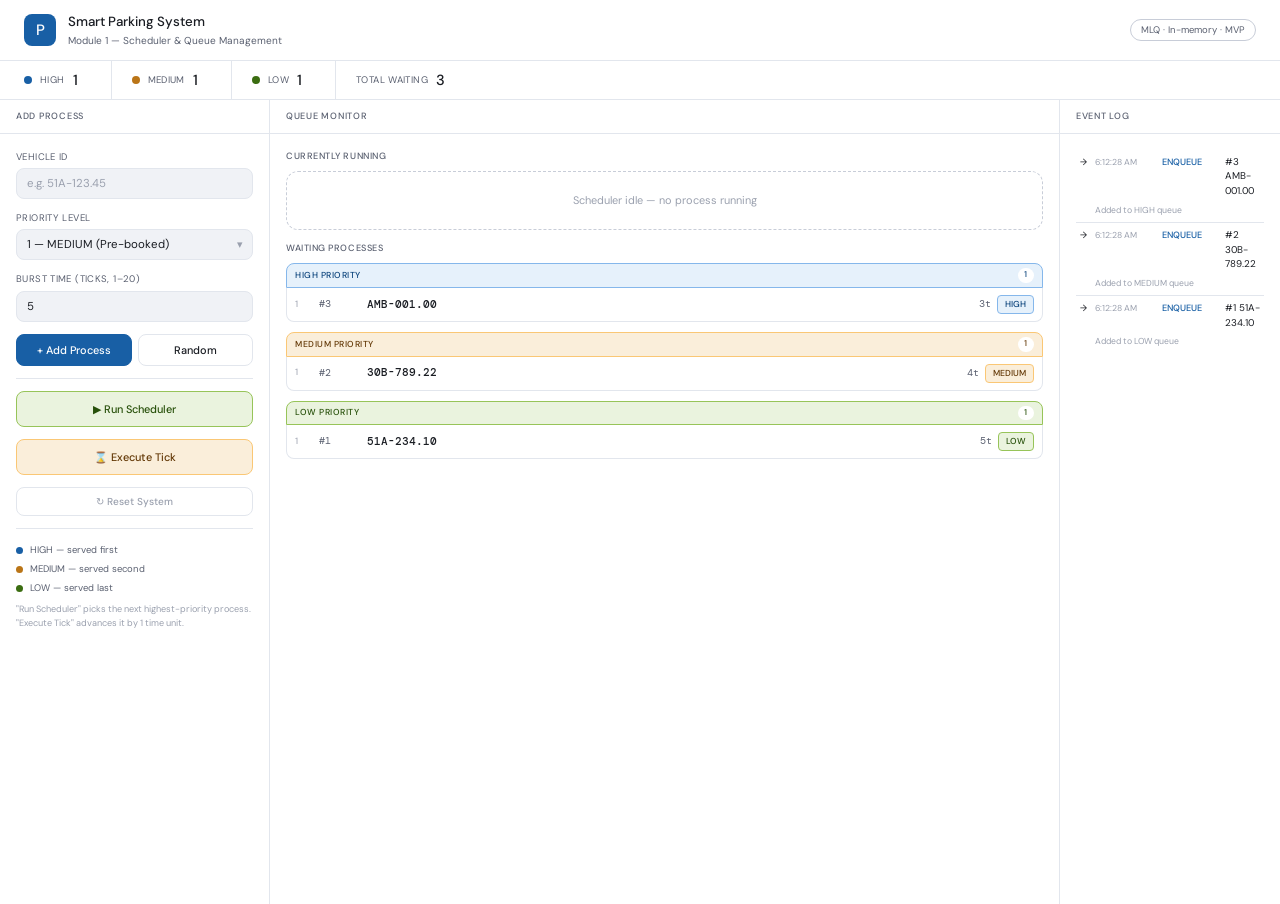
==== Module_1/index.html @ 1922055e "Add files via upload" ====
<!DOCTYPE html>
<html lang="en">
<head>
  <meta charset="UTF-8" />
  <meta name="viewport" content="width=device-width, initial-scale=1.0" />
  <title>SPS — Scheduler & Queue Management</title>
  <link rel="stylesheet" href="style.css" />
</head>
<body>

<div class="app-shell">

  <!-- Header -->
  <header class="app-header">
    <div class="hdr-brand">
      <div class="hdr-icon">P</div>
      <div>
        <div class="hdr-title">Smart Parking System</div>
        <div class="hdr-sub">Module 1 — Scheduler &amp; Queue Management</div>
      </div>
    </div>
    <span class="hdr-pill">MLQ &middot; In-memory &middot; MVP</span>
  </header>

  <!-- Stats bar -->
  <div class="stats-bar">
    <div class="stat">
      <div class="stat-dot" style="background:#185FA5"></div>
      <span class="stat-label">HIGH</span>
      <span class="stat-value" id="stat0">0</span>
    </div>
    <div class="stat">
      <div class="stat-dot" style="background:#BA7517"></div>
      <span class="stat-label">MEDIUM</span>
      <span class="stat-value" id="stat1">0</span>
    </div>
    <div class="stat">
      <div class="stat-dot" style="background:#3B6D11"></div>
      <span class="stat-label">LOW</span>
      <span class="stat-value" id="stat2">0</span>
    </div>
    <div class="stat">
      <span class="stat-label">Total waiting</span>
      <span class="stat-value" id="statTotal">0</span>
    </div>
  </div>

  <!-- Main content -->
  <main class="app-main">

    <!-- LEFT: Control panel -->
    <section class="panel">
      <div class="panel-header">Add Process</div>
      <div class="panel-body">

        <div>
          <label class="form-label" for="vehicleInput">Vehicle ID</label>
          <input class="form-input" id="vehicleInput" type="text"
                 placeholder="e.g. 51A-123.45" maxlength="20" />
        </div>

        <div>
          <label class="form-label" for="prioritySelect">Priority Level</label>
          <div class="select-wrap">
            <select class="form-select" id="prioritySelect">
              <option value="0">0 — HIGH (Emergency / VIP)</option>
              <option value="1" selected>1 — MEDIUM (Pre-booked)</option>
              <option value="2">2 — LOW (Walk-in)</option>
            </select>
          </div>
        </div>

        <div>
          <label class="form-label" for="burstInput">Burst Time (ticks, 1–20)</label>
          <input class="form-input" id="burstInput" type="number"
                 value="5" min="1" max="20" />
        </div>

        <div class="btn-row">
          <button class="btn btn-primary" id="btnAdd">+ Add Process</button>
          <button class="btn btn-ghost"   id="btnRandom">Random</button>
        </div>

        <hr class="sep" />

        <button class="btn btn-success" id="btnSchedule">
          &#9654; Run Scheduler
        </button>
        <button class="btn btn-warning" id="btnTick">
          &#8987; Execute Tick
        </button>
        <button class="btn btn-reset" id="btnReset">
          &#8635; Reset System
        </button>

        <hr class="sep" />

        <div class="legend">
          <div class="legend-row">
            <div class="legend-dot" style="background:#185FA5"></div>
            <span>HIGH — served first</span>
          </div>
          <div class="legend-row">
            <div class="legend-dot" style="background:#BA7517"></div>
            <span>MEDIUM — served second</span>
          </div>
          <div class="legend-row">
            <div class="legend-dot" style="background:#3B6D11"></div>
            <span>LOW — served last</span>
          </div>
          <p class="legend-note">
            "Run Scheduler" picks the next highest-priority process.
            "Execute Tick" advances it by 1 time unit.
          </p>
        </div>

      </div>
    </section>

    <!-- CENTRE: Queue monitor -->
    <section class="panel">
      <div class="panel-header">Queue Monitor</div>
      <div class="panel-body">

        <div>
          <div class="sec-label" style="margin-bottom:8px">Currently running</div>
          <div id="currentProcess"></div>
        </div>

        <div>
          <div class="sec-label" style="margin-bottom:8px">Waiting processes</div>
          <div id="queueList"></div>
        </div>

      </div>
    </section>

    <!-- RIGHT: Event log -->
    <section class="panel">
      <div class="panel-header">Event Log</div>
      <div class="panel-body">
        <div id="logList"></div>
      </div>
    </section>

  </main>

</div>

<!-- Toast -->
<div class="toast" id="toast"></div>

<!-- Scripts — load in dependency order -->
<script src="pcb.js"></script>
<script src="queue.js"></script>
<script src="scheduler.js"></script>
<script src="main.js"></script>

</body>
</html>
---- Module_1/style.css ----
/* ============================================================
   style.css — Smart Parking Scheduler (Light Theme)
   Font: DM Sans + DM Mono
   Aesthetic: Clean, bright, professional dashboard
   ============================================================ */

@import url('https://fonts.googleapis.com/css2?family=DM+Mono:wght@400;500&family=DM+Sans:wght@300;400;500&display=swap');

/* ── Variables ─────────────────────────────────────────────── */
:root {
  --bg:        #F5F7FA;
  --bg-white:  #FFFFFF;
  --bg-surf:   #F0F2F6;
  --bd:        #E2E6ED;
  --bd-med:    #C8CDD8;

  --tx:        #1A1D23;
  --tx-2:      #5A6070;
  --tx-3:      #9AA0AE;

  /* HIGH — blue */
  --hi:        #185FA5;
  --hi-bg:     #E6F1FB;
  --hi-bd:     #85B7EB;
  --hi-txt:    #0C447C;

  /* MEDIUM — amber */
  --me:        #BA7517;
  --me-bg:     #FAEEDA;
  --me-bd:     #FAC775;
  --me-txt:    #633806;

  /* LOW — green */
  --lo:        #3B6D11;
  --lo-bg:     #EAF3DE;
  --lo-bd:     #97C459;
  --lo-txt:    #27500A;

  /* Accent */
  --ac:        #185FA5;

  --r:         8px;
  --rl:        12px;
  --mono:      'DM Mono', monospace;
  --sans:      'DM Sans', sans-serif;
}

/* ── Reset ─────────────────────────────────────────────────── */
*, *::before, *::after { box-sizing: border-box; margin: 0; padding: 0; }
html { font-size: 14px; }
body {
  font-family: var(--sans);
  background: var(--bg);
  color: var(--tx);
  min-height: 100vh;
  line-height: 1.5;
}

/* ── Layout ────────────────────────────────────────────────── */
.app-shell {
  display: grid;
  grid-template-rows: auto auto 1fr;
  min-height: 100vh;
}

/* ── Header ────────────────────────────────────────────────── */
.app-header {
  background: var(--bg-white);
  border-bottom: 1px solid var(--bd);
  padding: 12px 24px;
  display: flex;
  align-items: center;
  justify-content: space-between;
}
.hdr-brand { display: flex; align-items: center; gap: 12px; }
.hdr-icon {
  width: 32px; height: 32px;
  background: var(--ac);
  border-radius: var(--r);
  display: flex; align-items: center; justify-content: center;
  font-weight: 500; font-size: 15px; color: #fff; flex-shrink: 0;
}
.hdr-title { font-size: 0.95rem; font-weight: 500; color: var(--tx); }
.hdr-sub   { font-size: 0.72rem; color: var(--tx-2); margin-top: 1px; }
.hdr-pill  {
  font-size: 0.68rem; padding: 3px 10px;
  border: 1px solid var(--bd-med); border-radius: 99px; color: var(--tx-2);
}

/* ── Stats Bar ─────────────────────────────────────────────── */
.stats-bar {
  display: flex;
  background: var(--bg-white);
  border-bottom: 1px solid var(--bd);
  padding: 0 24px;
  overflow-x: auto;
}
.stat {
  display: flex; align-items: center; gap: 8px;
  padding: 8px 20px 8px 0; margin-right: 20px;
  border-right: 1px solid var(--bd);
}
.stat:last-child { border-right: none; }
.stat-dot  { width: 8px; height: 8px; border-radius: 50%; flex-shrink: 0; }
.stat-label { font-size: 0.68rem; color: var(--tx-2); text-transform: uppercase; letter-spacing: .04em; }
.stat-value { font-size: 1.05rem; font-weight: 500; color: var(--tx); min-width: 18px; }

/* ── Main Grid ─────────────────────────────────────────────── */
.app-main {
  display: grid;
  grid-template-columns: 270px 1fr 220px;
  gap: 0;
  overflow: hidden;
  height: calc(100vh - 96px);
}

/* ── Panels ────────────────────────────────────────────────── */
.panel {
  background: var(--bg-white);
  border-right: 1px solid var(--bd);
  display: flex; flex-direction: column;
  overflow: hidden;
}
.panel:last-child { border-right: none; }

.panel-header {
  padding: 10px 16px 9px;
  border-bottom: 1px solid var(--bd);
  font-size: 0.65rem; font-weight: 500;
  color: var(--tx-2);
  text-transform: uppercase; letter-spacing: .08em;
  flex-shrink: 0;
  background: var(--bg-white);
  position: sticky; top: 0; z-index: 2;
}

.panel-body {
  padding: 16px;
  overflow-y: auto;
  flex: 1;
  display: flex; flex-direction: column; gap: 12px;
}

/* ── Form ──────────────────────────────────────────────────── */
.form-label {
  display: block;
  font-size: 0.68rem; color: var(--tx-2);
  text-transform: uppercase; letter-spacing: .04em;
  margin-bottom: 4px;
}
.form-input, .form-select {
  width: 100%;
  background: var(--bg-surf);
  border: 1px solid var(--bd);
  border-radius: var(--r);
  padding: 7px 10px;
  font-family: var(--sans); font-size: 0.82rem;
  color: var(--tx); outline: none;
  transition: border-color .15s;
  appearance: none;
}
.form-input:focus, .form-select:focus { border-color: var(--ac); background: var(--bg-white); }
.form-input::placeholder { color: var(--tx-3); }

.select-wrap { position: relative; }
.select-wrap::after {
  content: '▾'; position: absolute; right: 10px; top: 50%;
  transform: translateY(-50%); color: var(--tx-3); pointer-events: none; font-size: 0.75rem;
}

/* ── Buttons ───────────────────────────────────────────────── */
.btn-row { display: flex; gap: 6px; }
.btn {
  display: inline-flex; align-items: center; justify-content: center; gap: 5px;
  padding: 8px 14px;
  border: 1px solid var(--bd); border-radius: var(--r);
  font-family: var(--sans); font-size: 0.78rem; font-weight: 500;
  cursor: pointer; transition: all .12s; white-space: nowrap;
  background: var(--bg-white); color: var(--tx);
}
.btn:active { transform: scale(.97); }
.btn:hover  { background: var(--bg-surf); }

.btn-primary  { background: var(--ac); border-color: var(--ac); color: #fff; flex: 1; }
.btn-primary:hover { background: #0C447C; }
.btn-ghost    { flex: 1; }
.btn-full     { width: 100%; }

.btn-success {
  background: var(--lo-bg); border-color: var(--lo-bd); color: var(--lo-txt);
  width: 100%; padding: 10px;
}
.btn-success:hover { background: #C0DD97; }

.btn-warning {
  background: var(--me-bg); border-color: var(--me-bd); color: var(--me-txt);
  width: 100%; padding: 10px;
}
.btn-warning:hover { background: #FAC775; }

.btn-reset {
  background: transparent; border-color: var(--bd);
  color: var(--tx-3); width: 100%; font-size: 0.72rem; padding: 7px;
}
.btn-reset:hover { border-color: #E24B4A; color: #A32D2D; }

.sep { border: none; border-top: 1px solid var(--bd); }

/* ── Current Process Card ──────────────────────────────────── */
.idle-card {
  border: 1px dashed var(--bd-med); border-radius: var(--rl);
  padding: 20px 16px; text-align: center;
  color: var(--tx-3); font-size: 0.78rem;
}

.proc-card {
  border-radius: var(--rl); padding: 14px 16px;
  border: 1px solid var(--bd);
  background: var(--bg-white);
  animation: slideIn .2s ease;
}
.proc-card.p0 { border-color: var(--hi-bd); background: var(--hi-bg); }
.proc-card.p1 { border-color: var(--me-bd); background: var(--me-bg); }
.proc-card.p2 { border-color: var(--lo-bd); background: var(--lo-bg); }

.proc-top {
  display: flex; justify-content: space-between; align-items: flex-start;
  margin-bottom: 12px; gap: 8px;
}
.proc-pid     { font-size: 0.65rem; color: var(--tx-2); display: block; margin-bottom: 2px; }
.proc-vehicle { font-size: 1rem; font-weight: 500; color: var(--tx); font-family: var(--mono); }
.proc-badges  { display: flex; gap: 5px; flex-wrap: wrap; }

.progress-wrap { display: flex; flex-direction: column; gap: 4px; }
.progress-bar  {
  height: 4px; background: rgba(0,0,0,.08);
  border-radius: 99px; overflow: hidden;
}
.progress-fill { height: 100%; border-radius: 99px; transition: width .3s ease; }
.pf0 { background: var(--hi); }
.pf1 { background: var(--me); }
.pf2 { background: var(--lo); }
.progress-label { font-size: 0.65rem; color: var(--tx-2); }

/* ── Queue List ────────────────────────────────────────────── */
.sec-label {
  font-size: 0.65rem; font-weight: 500;
  color: var(--tx-2); text-transform: uppercase; letter-spacing: .06em;
}

.queue-group { margin-bottom: 10px; }
.queue-group-header {
  display: flex; justify-content: space-between; align-items: center;
  font-size: 0.62rem; font-weight: 500; letter-spacing: .06em;
  padding: 4px 8px;
  border-radius: var(--r) var(--r) 0 0;
  border: 1px solid;
}
.queue-group-header.l0 { background: var(--hi-bg); color: var(--hi-txt); border-color: var(--hi-bd); }
.queue-group-header.l1 { background: var(--me-bg); color: var(--me-txt); border-color: var(--me-bd); }
.queue-group-header.l2 { background: var(--lo-bg); color: var(--lo-txt); border-color: var(--lo-bd); }
.queue-count {
  background: var(--bg-white); padding: 1px 6px;
  border-radius: 99px; font-size: 0.6rem;
}

.queue-item {
  display: grid;
  grid-template-columns: 18px 42px 1fr auto auto;
  align-items: center; gap: 6px;
  padding: 7px 8px;
  border: 1px solid var(--bd); border-top: none;
  background: var(--bg-white);
  font-size: 0.75rem;
  animation: fadeIn .2s ease both;
  transition: background .1s;
}
.queue-item:last-child { border-radius: 0 0 var(--r) var(--r); }
.queue-item:hover { background: var(--bg-surf); }
.q-pos     { color: var(--tx-3); font-size: 0.65rem; }
.q-pid     { color: var(--tx-2); font-family: var(--mono); font-size: 0.7rem; }
.q-vehicle { color: var(--tx); font-weight: 500; overflow: hidden; text-overflow: ellipsis; white-space: nowrap; font-family: var(--mono); }
.q-burst   { color: var(--tx-2); white-space: nowrap; font-family: var(--mono); font-size: 0.7rem; }

/* ── Badges ────────────────────────────────────────────────── */
.badge {
  font-size: 0.62rem; font-weight: 500;
  padding: 2px 7px; border-radius: 4px; white-space: nowrap;
}
.b-hi   { background: var(--hi-bg); color: var(--hi-txt); border: 1px solid var(--hi-bd); }
.b-me   { background: var(--me-bg); color: var(--me-txt); border: 1px solid var(--me-bd); }
.b-lo   { background: var(--lo-bg); color: var(--lo-txt); border: 1px solid var(--lo-bd); }
.b-run  { background: #E6F1FB; color: #0C447C; border: 1px solid #85B7EB; }
.b-done { background: #EAF3DE; color: #27500A; border: 1px solid #97C459; }
.b-rdy  { background: #FAEEDA; color: #633806; border: 1px solid #FAC775; }

/* ── Log ───────────────────────────────────────────────────── */
.log-entry {
  display: grid;
  grid-template-columns: 14px 62px 58px 1fr;
  align-items: baseline; gap: 5px;
  padding: 5px 0;
  border-bottom: 1px solid var(--bd);
  font-size: 0.7rem;
  animation: fadeIn .2s ease both;
}
.log-entry:last-child { border-bottom: none; }
.log-icon  { text-align: center; font-size: 0.65rem; }
.log-time  { color: var(--tx-3); font-size: 0.62rem; }
.log-event { font-weight: 500; font-size: 0.65rem; }
.log-entry.enqueue  .log-event { color: var(--hi); }
.log-entry.schedule .log-event { color: var(--lo); }
.log-entry.complete .log-event { color: var(--lo); }
.log-entry.idle     .log-event { color: var(--tx-3); }
.log-msg { color: var(--tx-3); font-size: 0.62rem; grid-column: 2 / -1; }

/* ── Empty state ───────────────────────────────────────────── */
.empty-state {
  padding: 24px 0; text-align: center;
  font-size: 0.75rem; color: var(--tx-3);
}

/* ── Legend ────────────────────────────────────────────────── */
.legend { font-size: 0.68rem; color: var(--tx-2); line-height: 2; }
.legend-row { display: flex; align-items: center; gap: 7px; }
.legend-dot { width: 7px; height: 7px; border-radius: 50%; flex-shrink: 0; }
.legend-note { font-size: 0.65rem; color: var(--tx-3); line-height: 1.6; margin-top: 4px; }

/* ── Toast ─────────────────────────────────────────────────── */
.toast {
  position: fixed; bottom: 20px; right: 20px;
  padding: 9px 14px; border-radius: var(--r);
  font-size: 0.78rem; border: 1px solid;
  opacity: 0; transform: translateY(8px);
  pointer-events: none; transition: all .2s ease;
  z-index: 100; max-width: 280px;
  background: var(--bg-white);
}
.toast.visible { opacity: 1; transform: translateY(0); }
.toast.success { background: var(--lo-bg); border-color: var(--lo-bd); color: var(--lo-txt); }
.toast.error   { background: #FCEBEB;       border-color: #F09595;     color: #791F1F; }
.toast.info    { background: var(--hi-bg);  border-color: var(--hi-bd); color: var(--hi-txt); }

/* ── Animations ────────────────────────────────────────────── */
@keyframes slideIn {
  from { opacity: 0; transform: translateY(-5px); }
  to   { opacity: 1; transform: translateY(0); }
}
@keyframes fadeIn {
  from { opacity: 0; transform: translateX(-4px); }
  to   { opacity: 1; transform: translateX(0); }
}

/* ── Scrollbar ─────────────────────────────────────────────── */
::-webkit-scrollbar { width: 4px; }
::-webkit-scrollbar-track { background: transparent; }
::-webkit-scrollbar-thumb { background: var(--bd-med); border-radius: 99px; }

/* ── Responsive ────────────────────────────────────────────── */
@media (max-width: 860px) {
  .app-main { grid-template-columns: 1fr; height: auto; overflow: visible; }
  .panel    { border-right: none; border-bottom: 1px solid var(--bd); height: auto; overflow: visible; }
}
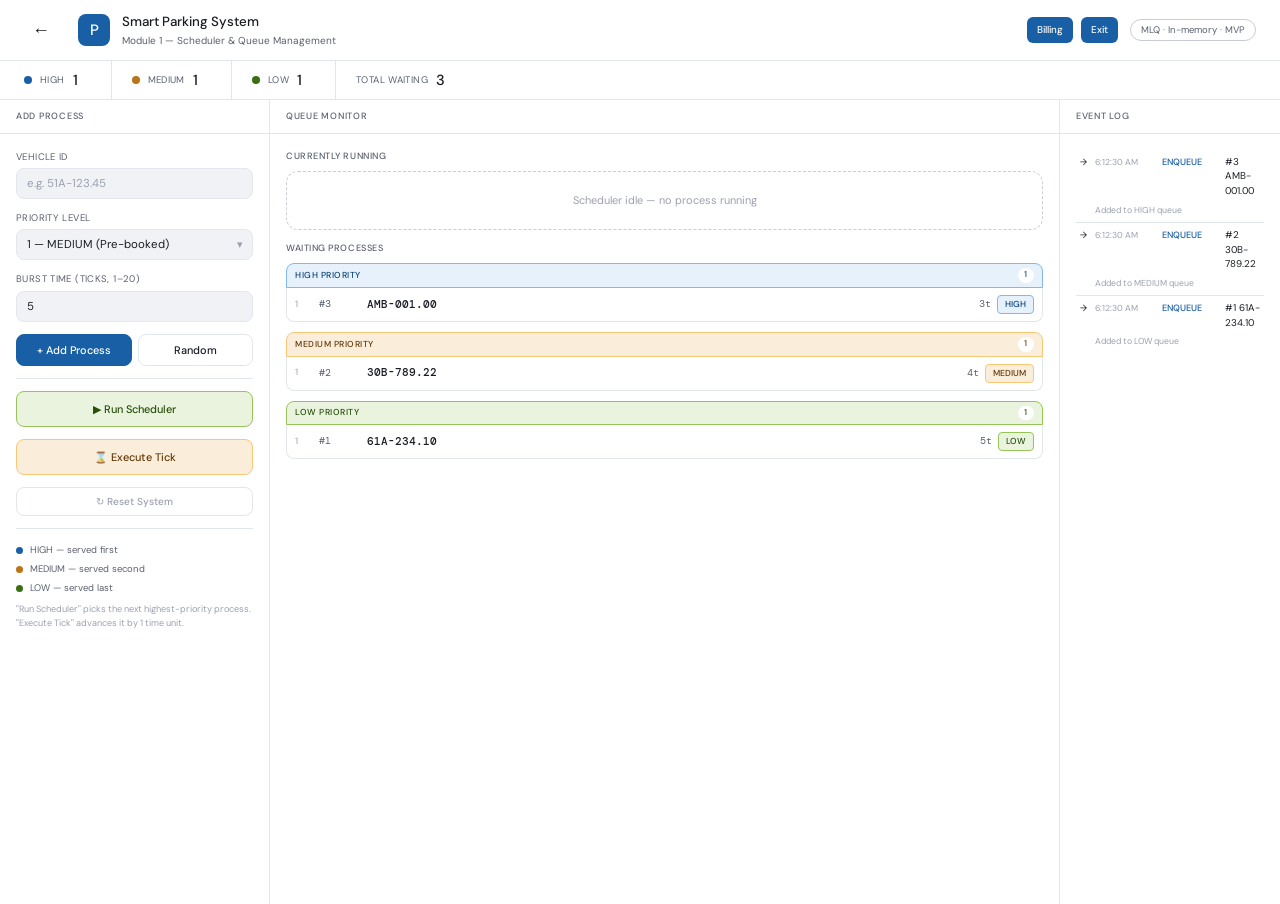
==== commit 09073d10: "test integration" ====
--- a/Module_1/index.html
+++ b/Module_1/index.html
@@ -4,22 +4,36 @@
   <meta charset="UTF-8" />
   <meta name="viewport" content="width=device-width, initial-scale=1.0" />
   <title>SPS — Scheduler & Queue Management</title>
+  <link rel="stylesheet" href="../shared/spms-ui.css" />
   <link rel="stylesheet" href="style.css" />
+  <style>
+    .module-nav { display:flex; gap:8px; align-items:center; }
+    .module-nav a { display:inline-flex; align-items:center; justify-content:center; border-radius:6px; padding:6px 10px; background:#185FA5; color:#fff; text-decoration:none; font-size:0.7rem; font-weight:500; transition:background .15s; }
+    .module-nav a:hover { background:#0C447C; }
+    .back-btn { background:none; border:none; color:#1A1D23; font-size:18px; cursor:pointer; padding:0 8px; margin-right:8px; }
+    .back-btn:hover { color:#0056D2; }
+  </style>
 </head>
 <body>
-
 <div class="app-shell">
 
   <!-- Header -->
   <header class="app-header">
     <div class="hdr-brand">
+      <button type="button" class="back-btn" onclick="window.SPMS_UI?.goBack();">←</button>
       <div class="hdr-icon">P</div>
       <div>
         <div class="hdr-title">Smart Parking System</div>
         <div class="hdr-sub">Module 1 — Scheduler &amp; Queue Management</div>
       </div>
     </div>
-    <span class="hdr-pill">MLQ &middot; In-memory &middot; MVP</span>
+    <div style="display:flex; align-items:center; gap:12px;">
+      <div class="module-nav">
+        <a href="../Module_3/index.html">Billing</a>
+        <a href="../Module_2/index.html">Exit</a>
+      </div>
+      <span class="hdr-pill">MLQ &middot; In-memory &middot; MVP</span>
+    </div>
   </header>
 
   <!-- Stats bar -->
@@ -151,6 +165,8 @@
 <div class="toast" id="toast"></div>
 
 <!-- Scripts — load in dependency order -->
+<script src="../shared/spms-db.js"></script>
+    <script src="../shared/spms-ui.js"></script>
 <script src="pcb.js"></script>
 <script src="queue.js"></script>
 <script src="scheduler.js"></script>
--- a/shared/spms-ui.css
+++ b/shared/spms-ui.css
@@ -0,0 +1,24 @@
+.spms-floating-back {
+    appearance: none;
+    -webkit-appearance: none;
+    position: fixed;
+    top: 16px;
+    left: 16px;
+    z-index: 9999;
+    display: inline-flex;
+    align-items: center;
+    gap: 8px;
+    padding: 10px 14px;
+    border-radius: 999px;
+    background: rgba(0, 86, 210, 0.95);
+    color: #fff !important;
+    text-decoration: none;
+    font-family: Inter, Segoe UI, Arial, sans-serif;
+    font-size: 14px;
+    font-weight: 700;
+    box-shadow: 0 8px 20px rgba(0, 0, 0, 0.18);
+    border: 1px solid rgba(255,255,255,0.25);
+    cursor: pointer;
+}
+.spms-floating-back:hover { filter: brightness(1.08); }
+.spms-floating-back:active { transform: translateY(1px); }
